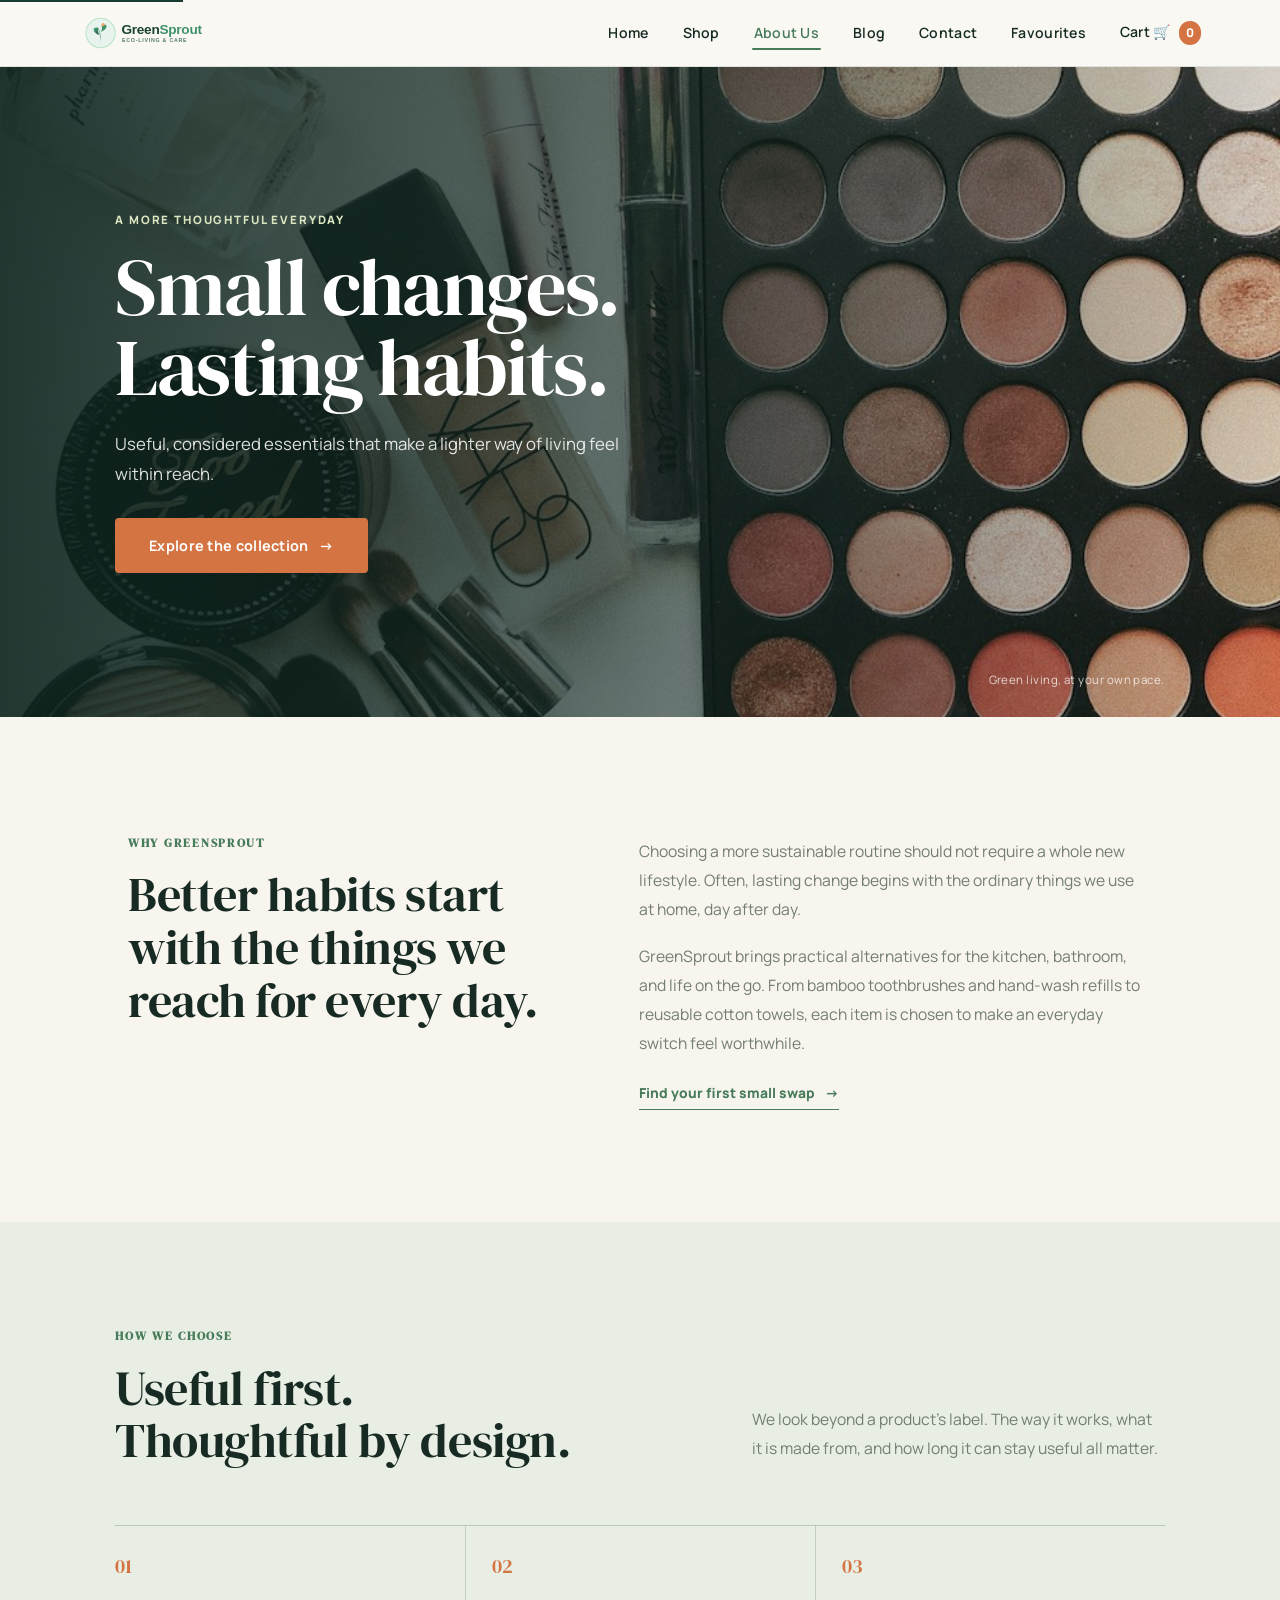
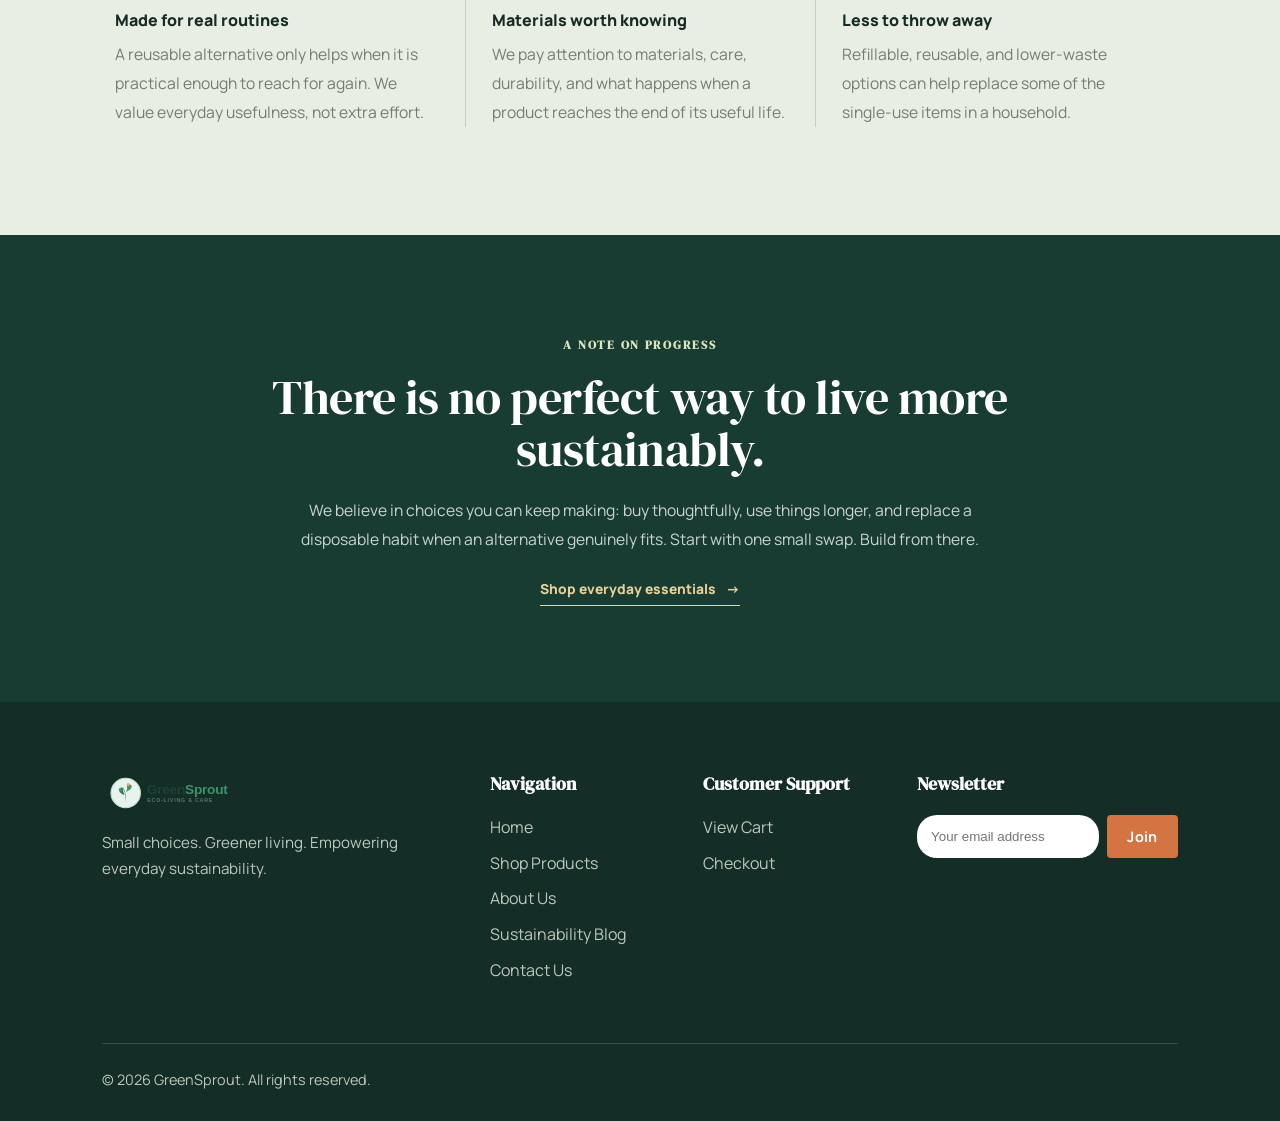
==== About.html @ 43041c20 "feat: Added the Fortnend" ====
<!DOCTYPE html>
<html lang="en">
<head>
    <meta charset="UTF-8">
    <meta name="viewport" content="width=device-width, initial-scale=1.0">
    <title>About Us & Sustainability Mission | GreenSprout</title>
    <meta name="description" content="Learn about GreenSprout's commitment to plastic-free, eco-friendly, and sustainable home care products for conscious daily living.">
    <link rel="stylesheet" href="css/style.css">
    <link rel="icon" href="images/logo.png" type="image/svg+xml">
</head>
<body>
    <a href="#main-content" class="skip-link">Skip to main content</a>

    <header class="navbar">
        <div class="logo-area">
            <a href="index.html">
                <img src="images/logo.svg" alt="GreenSprout Logo" width="180" height="42">
            </a>
        </div>

        <button class="mobile-menu-toggle" aria-label="Toggle Navigation Menu" aria-expanded="false">
            ☰
        </button>

        <nav>
            <a href="index.html">Home</a>
            <a href="shop.html">Shop</a>
            <a href="about.html" class="active">About Us</a>
            <a href="blog.html">Blog</a>
            <a href="contact.html">Contact</a>
            <a href="cart.html">
                Cart 🛒
                <span class="cart-count">0</span>
            </a>
        </nav>
    </header>

    <main id="main-content">
        <section class="about-hero" aria-labelledby="about-title">
            <img class="about-hero-image" src="images/about.jpg" alt="Everyday sustainable home and personal care essentials">
            <div class="about-hero-content">
                <span class="about-eyebrow">A MORE THOUGHTFUL EVERYDAY</span>
                <h1 id="about-title">Small changes.<br>Lasting habits.</h1>
                <p>Useful, considered essentials that make a lighter way of living feel within reach.</p>
                <a href="shop.html" class="hero-button">Explore the collection <span aria-hidden="true">&rarr;</span></a>
            </div>
            <span class="about-hero-caption">Green living, at your own pace.</span>
        </section>

        <section class="about-story">
            <div class="about-story-heading">
                <span class="section-label">WHY GREENSPROUT</span>
                <h2>Better habits start with the things we reach for every day.</h2>
            </div>
            <div class="about-story-copy">
                <p>Choosing a more sustainable routine should not require a whole new lifestyle. Often, lasting change begins with the ordinary things we use at home, day after day.</p>
                <p>GreenSprout brings practical alternatives for the kitchen, bathroom, and life on the go. From bamboo toothbrushes and hand-wash refills to reusable cotton towels, each item is chosen to make an everyday switch feel worthwhile.</p>
                <a href="shop.html" class="about-text-link">Find your first small swap <span aria-hidden="true">&rarr;</span></a>
            </div>
        </section>

        <section class="about-principles">
            <div class="about-principles-heading">
                <div>
                    <span class="section-label">HOW WE CHOOSE</span>
                    <h2>Useful first.<br>Thoughtful by design.</h2>
                </div>
                <p>We look beyond a product's label. The way it works, what it is made from, and how long it can stay useful all matter.</p>
            </div>

            <div class="about-principles-list">
                <article class="about-principle">
                    <span class="about-principle-number">01</span>
                    <h3>Made for real routines</h3>
                    <p>A reusable alternative only helps when it is practical enough to reach for again. We value everyday usefulness, not extra effort.</p>
                </article>
                <article class="about-principle">
                    <span class="about-principle-number">02</span>
                    <h3>Materials worth knowing</h3>
                    <p>We pay attention to materials, care, durability, and what happens when a product reaches the end of its useful life.</p>
                </article>
                <article class="about-principle">
                    <span class="about-principle-number">03</span>
                    <h3>Less to throw away</h3>
                    <p>Refillable, reusable, and lower-waste options can help replace some of the single-use items in a household.</p>
                </article>
            </div>
        </section>

        <section class="about-commitment">
            <span class="section-label">A NOTE ON PROGRESS</span>
            <h2>There is no perfect way to live more sustainably.</h2>
            <p>We believe in choices you can keep making: buy thoughtfully, use things longer, and replace a disposable habit when an alternative genuinely fits. Start with one small swap. Build from there.</p>
            <a href="shop.html" class="about-commitment-link">Shop everyday essentials <span aria-hidden="true">&rarr;</span></a>
        </section>
    </main>

    <footer>
        <div class="footer-grid">
            <div class="footer-col">
                <div class="logo-area" style="margin-bottom: 16px;">
                    <img src="images/logo.svg" alt="GreenSprout Logo" width="160">
                </div>
                <p>Small choices. Greener living. Empowering everyday sustainability.</p>
            </div>

            <div class="footer-col">
                <h4>Navigation</h4>
                <ul class="footer-links">
                    <li><a href="index.html">Home</a></li>
                    <li><a href="shop.html">Shop Products</a></li>
                    <li><a href="about.html">About Us</a></li>
                    <li><a href="blog.html">Sustainability Blog</a></li>
                    <li><a href="contact.html">Contact Us</a></li>
                </ul>
            </div>

            <div class="footer-col">
                <h4>Customer Support</h4>
                <ul class="footer-links">
                    <li><a href="cart.html">View Cart</a></li>
                    <li><a href="checkout.html">Checkout</a></li>
                </ul>
            </div>

            <div class="footer-col">
                <h4>Newsletter</h4>
                <form class="newsletter-form" style="display: flex; gap: 8px;">
                    <input type="email" placeholder="Your email address" required style="padding: 10px 14px; border-radius: 20px; border: none; width: 100%;">
                    <button type="submit" class="green-button" style="padding: 10px 18px;">Join</button>
                </form>
            </div>
        </div>

        <div class="footer-bottom">
            <p>© 2026 GreenSprout. All rights reserved.</p>
        </div>
    </footer>

    <script src="js/products.js"></script>
    <script src="js/cart.js"></script>
    <script src="js/main.js"></script>
</body>
</html>
---- css/style.css ----
/* ==========================================================================
   GREENSPROUT DESIGN SYSTEM & MASTER STYLESHEET
   ========================================================================== */

@import url('https://fonts.googleapis.com/css2?family=DM+Serif+Display&family=Manrope:wght@400;500;600;700;800&display=swap');

:root {
  /* Brand Color Palette */
  --primary: #1b4332;
  --primary-light: #2d6a4f;
  --primary-accent: #40916c;
  --secondary: #52b788;
  --secondary-soft: #74c69d;
  --bg-sage: #f0f7f4;
  --bg-sage-soft: #e8f3ee;
  --bg-cream: #f9f6f0;
  --bg-warm: #f4efe6;
  --text-dark: #081c15;
  --text-body: #2d3748;
  --text-muted: #64748b;
  --white: #ffffff;
  
  /* Accent Colors */
  --accent-orange: #e76f51;
  --accent-yellow: #f4a261;
  --accent-gold: #e9c46a;
  --accent-blue: #3a86ff;
  --accent-red: #d90429;
  
  /* UI System Variables */
  --font-heading: 'Outfit', -apple-system, BlinkMacSystemFont, sans-serif;
  --font-body: 'Plus Jakarta Sans', -apple-system, BlinkMacSystemFont, sans-serif;
  --radius-sm: 8px;
  --radius-md: 14px;
  --radius-lg: 24px;
  --radius-pill: 50px;
  --shadow-sm: 0 4px 12px rgba(27, 67, 50, 0.05);
  --shadow-md: 0 10px 25px rgba(27, 67, 50, 0.08);
  --shadow-lg: 0 20px 40px rgba(27, 67, 50, 0.12);
  --transition: all 0.3s cubic-bezier(0.4, 0, 0.2, 1);
}

/* Reset & Box Sizing */
*, *::before, *::after {
  box-sizing: border-box;
  margin: 0;
  padding: 0;
}

html {
  scroll-behavior: smooth;
  font-size: 16px;
}

body {
  font-family: var(--font-body);
  color: var(--text-body);
  background-color: var(--bg-cream);
  line-height: 1.6;
  overflow-x: hidden;
  display: flex;
  flex-direction: column;
  min-height: 100vh;
}

#splashScreen {
  position: fixed;
  inset: 0;
  z-index: 9999;
  display: grid;
  place-items: center;
  background: radial-gradient(circle at top, #f8f4ea 0%, #edf4ee 35%, #dfeee5 100%);
  transition: opacity 0.7s ease, visibility 0.7s ease;
  pointer-events: none;
}

#splashScreen::before {
  content: "";
  position: absolute;
  inset: 0;
  background: linear-gradient(135deg, rgba(27, 67, 50, 0.08), rgba(64, 145, 108, 0.12));
}

.splash-inner {
  position: relative;
  z-index: 1;
  display: flex;
  flex-direction: column;
  align-items: center;
  gap: 18px;
  opacity: 0;
  transform: translateY(18px) scale(0.98);
  transition: all 0.8s cubic-bezier(0.2, 0.8, 0.2, 1);
}

.splash-logo {
  width: clamp(120px, 12vw, 180px);
  filter: drop-shadow(0 12px 24px rgba(27, 67, 50, 0.2));
}

.splash-text-wrap {
  text-align: center;
}

.splash-badge {
  display: inline-block;
  padding: 7px 16px;
  border-radius: 999px;
  background: rgba(255, 255, 255, 0.75);
  border: 1px solid rgba(27, 67, 50, 0.08);
  color: var(--primary);
  font-size: 0.72rem;
  letter-spacing: 0.18em;
  text-transform: uppercase;
  font-weight: 800;
}

.splash-text-wrap h1 {
  margin-top: 10px;
  font-size: clamp(2.4rem, 5vw, 4.2rem);
  letter-spacing: -0.04em;
  color: var(--primary);
}

body.splash-visible #splashScreen {
  opacity: 1;
  visibility: visible;
}

body.splash-visible .splash-inner {
  opacity: 1;
  transform: translateY(0) scale(1);
}

body.splash-finished #splashScreen {
  opacity: 0;
  visibility: hidden;
}

body.splash-finished .splash-inner {
  opacity: 0;
  transform: translateY(-12px);
}

img {
  max-width: 100%;
  height: auto;
  display: block;
}

a {
  color: inherit;
  text-decoration: none;
  transition: var(--transition);
}

/* Focus Visible for Accessibility */
:focus-visible {
  outline: 3px solid var(--accent-orange);
  outline-offset: 3px;
  border-radius: 4px;
}

/* Skip link for keyboard users */
.skip-link {
  position: absolute;
  top: -40px;
  left: 0;
  background: var(--primary);
  color: var(--white);
  padding: 8px 16px;
  z-index: 10000;
  transition: top 0.2s;
}
.skip-link:focus {
  top: 0;
}

/* Typography Headings */
h1, h2, h3, h4, h5, h6 {
  font-family: var(--font-heading);
  color: var(--text-dark);
  line-height: 1.25;
  font-weight: 700;
}

h1 { font-size: clamp(2.2rem, 5vw, 3.6rem); letter-spacing: -0.02em; }
h2 { font-size: clamp(1.75rem, 3.5vw, 2.5rem); letter-spacing: -0.01em; }
h3 { font-size: clamp(1.25rem, 2.5vw, 1.6rem); }
h4 { font-size: 1.15rem; }

.section-label {
  display: inline-block;
  font-family: var(--font-heading);
  font-size: 0.85rem;
  font-weight: 800;
  letter-spacing: 2px;
  text-transform: uppercase;
  color: var(--primary-accent);
  background-color: rgba(64, 145, 108, 0.12);
  padding: 6px 16px;
  border-radius: var(--radius-pill);
  margin-bottom: 12px;
}

/* Containers */
.container {
  width: 90%;
  max-width: 1240px;
  margin: 0 auto;
}

/* ==========================================================================
   HEADER & NAVIGATION
   ========================================================================== */

.navbar, header {
  position: sticky;
  top: 0;
  z-index: 1000;
  background: rgba(255, 255, 255, 0.94);
  backdrop-filter: blur(12px);
  -webkit-backdrop-filter: blur(12px);
  border-bottom: 1px solid rgba(27, 67, 50, 0.08);
  padding: 14px 6%;
  display: flex;
  align-items: center;
  justify-content: space-between;
  transition: var(--transition);
}

.navbar-scrolled {
  padding: 10px 6%;
  box-shadow: var(--shadow-sm);
  background: rgba(255, 255, 255, 0.98);
}

.logo-area, .logo {
  display: flex;
  align-items: center;
  gap: 10px;
  font-family: var(--font-heading);
  font-size: 1.5rem;
  font-weight: 800;
  color: var(--primary);
}

.logo-area img, .logo img {
  height: 42px;
  width: auto;
  object-fit: contain;
}

nav {
  display: flex;
  align-items: center;
  gap: 28px;
}

nav a {
  font-weight: 600;
  font-size: 0.98rem;
  color: var(--text-dark);
  position: relative;
  padding: 6px 2px;
}

nav a::after {
  content: '';
  position: absolute;
  bottom: 0;
  left: 0;
  width: 0;
  height: 2.5px;
  background-color: var(--primary-accent);
  border-radius: 2px;
  transition: var(--transition);
}

nav a:hover, nav a.active {
  color: var(--primary-accent);
}

nav a:hover::after, nav a.active::after {
  width: 100%;
}

.cart-count {
  background: var(--accent-orange);
  color: var(--white);
  font-size: 0.75rem;
  font-weight: 800;
  padding: 2px 7px;
  border-radius: var(--radius-pill);
  margin-left: 4px;
  display: inline-flex;
  align-items: center;
  justify-content: center;
  min-width: 20px;
}

.mobile-menu-toggle {
  display: none;
  background: none;
  border: none;
  font-size: 1.8rem;
  color: var(--primary);
  cursor: pointer;
  padding: 4px;
}

/* ==========================================================================
   BUTTONS
   ========================================================================== */

.hero-button, .green-button, .btn-primary, .checkout-button, .continue-button, .pay-button {
  display: inline-flex;
  align-items: center;
  justify-content: center;
  gap: 10px;
  background-color: var(--primary);
  color: var(--white);
  font-family: var(--font-heading);
  font-size: 1.05rem;
  font-weight: 700;
  padding: 14px 32px;
  border-radius: var(--radius-pill);
  border: 2px solid var(--primary);
  cursor: pointer;
  box-shadow: 0 4px 14px rgba(27, 67, 50, 0.2);
  transition: var(--transition);
  text-align: center;
}

.hero-button:hover, .green-button:hover, .btn-primary:hover, .checkout-button:hover, .continue-button:hover, .pay-button:hover {
  background-color: var(--primary-light);
  border-color: var(--primary-light);
  transform: translateY(-2px);
  box-shadow: 0 8px 22px rgba(27, 67, 50, 0.28);
}

.hero-button-secondary, .btn-secondary {
  display: inline-flex;
  align-items: center;
  justify-content: center;
  gap: 10px;
  background-color: transparent;
  color: var(--primary);
  font-family: var(--font-heading);
  font-size: 1.05rem;
  font-weight: 700;
  padding: 14px 32px;
  border-radius: var(--radius-pill);
  border: 2px solid var(--primary);
  cursor: pointer;
  transition: var(--transition);
}

.hero-button-secondary:hover, .btn-secondary:hover {
  background-color: var(--bg-sage-soft);
  transform: translateY(-2px);
}

/* ==========================================================================
   HERO SECTION
   ========================================================================== */

.hero {
  padding: 80px 8%;
  background: linear-gradient(135deg, var(--bg-sage) 0%, var(--bg-cream) 100%);
  display: grid;
  grid-template-columns: 1.1fr 0.9fr;
  gap: 40px;
  align-items: center;
  min-height: 80vh;
  position: relative;
  overflow: hidden;
}

.hero::before {
  content: '';
  position: absolute;
  width: 450px;
  height: 450px;
  border-radius: 50%;
  background: radial-gradient(circle, rgba(116, 198, 157, 0.15) 0%, rgba(255,255,255,0) 70%);
  top: -100px;
  right: -50px;
  pointer-events: none;
}

.hero-content {
  max-width: 640px;
}

.hero-small-title {
  font-family: var(--font-heading);
  font-weight: 800;
  font-size: 0.9rem;
  letter-spacing: 2px;
  color: var(--primary-accent);
  text-transform: uppercase;
  margin-bottom: 14px;
}

.hero h1 {
  margin-bottom: 20px;
  color: var(--text-dark);
}

.hero p {
  font-size: 1.15rem;
  color: var(--text-muted);
  margin-bottom: 32px;
  line-height: 1.7;
}

.hero-cta-group {
  display: flex;
  align-items: center;
  gap: 16px;
  flex-wrap: wrap;
  margin-bottom: 40px;
}

.hero-trust-bar {
  display: flex;
  align-items: center;
  gap: 24px;
  padding-top: 24px;
  border-top: 1px solid rgba(27, 67, 50, 0.1);
  flex-wrap: wrap;
}

.trust-item {
  display: flex;
  align-items: center;
  gap: 8px;
  font-size: 0.9rem;
  font-weight: 600;
  color: var(--primary);
}

.trust-icon {
  font-size: 1.2rem;
}

.hero-image-wrap {
  position: relative;
  display: flex;
  align-items: center;
  justify-content: center;
}

.hero-image-wrap img {
  width: 100%;
  max-height: 480px;
  object-fit: cover;
  border-radius: var(--radius-lg);
  box-shadow: var(--shadow-lg);
  border: 4px solid var(--white);
}

/* ==========================================================================
   HOMEPAGE SECTIONS
   ========================================================================== */

.home-introduction {
  padding: 90px 8%;
  background: var(--white);
  display: grid;
  grid-template-columns: 1fr 1fr;
  gap: 60px;
  align-items: center;
}

.intro-text h2 {
  margin-bottom: 20px;
}

.intro-text p {
  font-size: 1.08rem;
  color: var(--text-body);
  margin-bottom: 28px;
  line-height: 1.8;
}

.intro-image img {
  width: 100%;
  border-radius: var(--radius-lg);
  box-shadow: var(--shadow-md);
}

/* FEATURED PRODUCTS & SHOP GRID */

.featured-products, .shop-section {
  padding: 90px 8%;
  text-align: center;
}

.featured-products h2, .shop-section h2 {
  margin-bottom: 48px;
}

.home-product-grid, .product-grid {
  display: grid;
  grid-template-columns: repeat(auto-fill, minmax(270px, 1fr));
  gap: 32px;
  margin-bottom: 48px;
  text-align: left;
}

/* PRODUCT CARD */

.product-card, .home-product-card {
  background: var(--white);
  border-radius: var(--radius-md);
  overflow: hidden;
  box-shadow: var(--shadow-sm);
  border: 1px solid rgba(27, 67, 50, 0.06);
  transition: var(--transition);
  display: flex;
  flex-direction: column;
  position: relative;
}

.product-card:hover, .home-product-card:hover {
  transform: translateY(-6px);
  box-shadow: var(--shadow-md);
  border-color: rgba(64, 145, 108, 0.3);
}

.product-card-badge {
  position: absolute;
  top: 14px;
  left: 14px;
  z-index: 10;
  font-family: var(--font-heading);
  font-size: 0.72rem;
  font-weight: 800;
  padding: 4px 12px;
  border-radius: var(--radius-pill);
  text-transform: uppercase;
  letter-spacing: 0.5px;
  color: var(--white);
}

.badge-bestseller { background-color: var(--accent-orange); }
.badge-ecopick { background-color: var(--primary-accent); }
.badge-new { background-color: var(--accent-yellow); color: var(--text-dark); }
.badge-lowstock { background-color: #d97706; }
.badge-outofstock { background-color: var(--accent-red); }

.wishlist-btn {
  position: absolute;
  top: 14px;
  right: 14px;
  z-index: 10;
  background: rgba(255, 255, 255, 0.9);
  border: none;
  width: 36px;
  height: 36px;
  border-radius: 50%;
  display: flex;
  align-items: center;
  justify-content: center;
  font-size: 1.1rem;
  cursor: pointer;
  transition: var(--transition);
  box-shadow: 0 2px 8px rgba(0,0,0,0.1);
}

.wishlist-btn:hover, .wishlist-btn.active {
  background: var(--white);
  transform: scale(1.1);
}

.product-card-image, .home-product-card img {
  width: 100%;
  height: 240px;
  object-fit: cover;
  background-color: var(--bg-sage);
  transition: var(--transition);
}

.product-card:hover .product-card-image {
  transform: scale(1.03);
}

.product-card-content, .home-product-card {
  padding: 22px;
  display: flex;
  flex-direction: column;
  flex-grow: 1;
}

.product-rating {
  display: flex;
  align-items: center;
  gap: 4px;
  font-size: 0.85rem;
  color: var(--accent-gold);
  margin-bottom: 8px;
}

.product-card h3, .home-product-card h3 {
  font-size: 1.2rem;
  margin-bottom: 8px;
  color: var(--text-dark);
}

.product-card p, .home-product-card p {
  font-size: 0.92rem;
  color: var(--text-muted);
  margin-bottom: 16px;
  display: -webkit-box;
  -webkit-line-clamp: 2;
  -webkit-box-orient: vertical;
  overflow: hidden;
  flex-grow: 1;
}

.product-price-row {
  display: flex;
  align-items: center;
  justify-content: space-between;
  margin-bottom: 16px;
}

.product-card span, .product-card h4, .home-product-card span {
  font-family: var(--font-heading);
  font-size: 1.25rem;
  font-weight: 800;
  color: var(--primary);
}

.stock-indicator {
  font-size: 0.8rem;
  font-weight: 700;
}
.stock-indicator.in-stock { color: var(--primary-accent); }
.stock-indicator.low-stock { color: #d97706; }
.stock-indicator.out-of-stock { color: var(--accent-red); }

.product-buttons {
  display: grid;
  grid-template-columns: 1fr 1fr;
  gap: 10px;
}

.view-product-button, .btn-outline {
  display: inline-flex;
  align-items: center;
  justify-content: center;
  background-color: var(--bg-sage);
  color: var(--primary);
  font-weight: 700;
  font-size: 0.9rem;
  padding: 10px 14px;
  border-radius: var(--radius-pill);
  border: 1px solid var(--secondary-soft);
  text-align: center;
  transition: var(--transition);
}

.view-product-button:hover {
  background-color: var(--secondary-soft);
  color: var(--primary);
}

.add-cart-button {
  background-color: var(--primary);
  color: var(--white);
  font-weight: 700;
  font-size: 0.9rem;
  padding: 10px 14px;
  border-radius: var(--radius-pill);
  border: none;
  cursor: pointer;
  transition: var(--transition);
}

.add-cart-button:hover {
  background-color: var(--primary-light);
}

.add-cart-button:disabled {
  background-color: #cbd5e1;
  cursor: not-allowed;
}

/* WHY GREENSPROUT TRUST SECTION */

.why-section {
  padding: 112px 8% 96px;
  background: var(--bg-cream);
  text-align: center;
  border-top: 1px solid rgba(27, 67, 50, 0.08);
}

.why-grid {
  display: grid;
  grid-template-columns: repeat(auto-fit, minmax(240px, 1fr));
  gap: 20px;
  margin-top: 52px;
}

.why-card, .value-card {
  background: rgba(255, 255, 255, 0.72);
  padding: 32px 28px 26px;
  border-radius: 18px;
  border: 1px solid rgba(27, 67, 50, 0.11);
  box-shadow: none;
  transition: var(--transition);
  text-align: left;
}

.why-card:hover, .value-card:hover {
  transform: translateY(-3px);
  box-shadow: 0 18px 35px rgba(27, 67, 50, 0.08);
  border-color: rgba(27, 67, 50, 0.18);
}

.why-icon {
  font-size: 2.5rem;
  margin-bottom: 20px;
  background: var(--bg-sage-soft);
  width: 70px;
  height: 70px;
  border-radius: 50%;
  display: inline-flex;
  align-items: center;
  justify-content: center;
}

.why-card h3, .value-card h3 {
  margin-bottom: 12px;
  font-size: clamp(1.35rem, 1.5vw, 1.7rem);
  font-weight: 600;
  line-height: 1.25;
  letter-spacing: -0.02em;
}

.why-card p, .value-card p {
  color: var(--text-muted);
  font-size: 0.98rem;
  line-height: 1.7;
  margin: 0;
}

.review-section {
  background: #f9f7f1;
}

.review-grid {
  margin-top: 42px;
}

.review-card {
  display: flex;
  flex-direction: column;
  justify-content: space-between;
  min-height: 270px;
}

.review-card .product-rating {
  color: #d9a623;
  letter-spacing: 0.18em;
  margin-bottom: 18px;
  font-size: 0.95rem;
}

.review-quote {
  font-style: italic;
  color: var(--text-dark);
  margin-bottom: 18px !important;
}

.review-meta {
  display: flex;
  flex-wrap: wrap;
  gap: 8px 10px;
  align-items: center;
  font-size: 0.85rem;
  color: var(--text-muted);
}

.review-meta strong {
  color: var(--text-dark);
  font-weight: 700;
}

.review-meta span {
  color: var(--primary-accent);
  font-weight: 600;
}

/* CTA BANNER */

.home-cta {
  padding: 90px 8%;
  background: linear-gradient(135deg, var(--primary) 0%, var(--primary-light) 100%);
  color: var(--white);
  text-align: center;
  border-radius: var(--radius-lg);
  margin: 60px 8%;
  box-shadow: var(--shadow-lg);
}

.home-cta h2 {
  color: var(--white);
  margin-bottom: 16px;
}

.home-cta p {
  font-size: 1.15rem;
  margin-bottom: 32px;
  opacity: 0.9;
}

.home-cta .hero-button {
  background-color: var(--accent-orange);
  border-color: var(--accent-orange);
}
.home-cta .hero-button:hover {
  background-color: #d95d41;
  border-color: #d95d41;
}

/* ==========================================================================
   PAGE HEADER
   ========================================================================== */

.simple-page-header {
  padding: 60px 8%;
  background: var(--bg-sage-soft);
  text-align: center;
  border-bottom: 1px solid rgba(27, 67, 50, 0.08);
}

.simple-page-header h1 {
  margin-bottom: 12px;
}

.simple-page-header p {
  font-size: 1.1rem;
  color: var(--text-muted);
  max-width: 600px;
  margin: 0 auto;
}

/* ==========================================================================
   SHOP CONTROLS (SEARCH & FILTERS)
   ========================================================================== */

.shop-controls {
  display: flex;
  gap: 16px;
  margin-bottom: 40px;
  flex-wrap: wrap;
  align-items: center;
  justify-content: space-between;
  background: var(--white);
  padding: 20px 24px;
  border-radius: var(--radius-md);
  box-shadow: var(--shadow-sm);
}

.search-wrap {
  flex: 1;
  min-width: 260px;
  position: relative;
}

.shop-controls input[type="text"] {
  width: 100%;
  padding: 12px 20px 12px 42px;
  border: 1px solid #cbd5e1;
  border-radius: var(--radius-pill);
  font-family: var(--font-body);
  font-size: 0.95rem;
  transition: var(--transition);
}

.search-icon {
  position: absolute;
  left: 16px;
  top: 50%;
  transform: translateY(-50%);
  font-size: 1rem;
  color: var(--text-muted);
}

.filter-group {
  display: flex;
  gap: 12px;
  flex-wrap: wrap;
}

.shop-controls select {
  padding: 12px 20px;
  border: 1px solid #cbd5e1;
  border-radius: var(--radius-pill);
  font-family: var(--font-body);
  font-size: 0.95rem;
  background-color: var(--white);
  cursor: pointer;
  color: var(--text-dark);
}

.no-products {
  grid-column: 1 / -1;
  text-align: center;
  padding: 60px 20px;
  background: var(--white);
  border-radius: var(--radius-md);
  box-shadow: var(--shadow-sm);
}

.no-products h3 {
  color: var(--primary);
  margin-bottom: 10px;
}

/* ==========================================================================
   PRODUCT DETAIL PAGE
   ========================================================================== */

.product-page {
  padding: 60px 8%;
  min-height: 70vh;
}

.product-detail {
  max-width: 1100px;
  margin: 0 auto;
  background: var(--white);
  border-radius: var(--radius-lg);
  padding: 48px;
  display: grid;
  grid-template-columns: 1fr 1fr;
  gap: 50px;
  box-shadow: var(--shadow-md);
}

.big-product-image {
  background: var(--bg-sage);
  border-radius: var(--radius-md);
  min-height: 420px;
  display: flex;
  align-items: center;
  justify-content: center;
  overflow: hidden;
}

.big-product-image img {
  width: 100%;
  height: 100%;
  object-fit: cover;
  border-radius: var(--radius-md);
}

.product-info-page h1 {
  font-size: 2.2rem;
  margin-bottom: 12px;
}

.detail-price {
  font-family: var(--font-heading);
  color: var(--primary);
  font-size: 2rem;
  font-weight: 800;
  margin: 16px 0;
}

.description {
  color: var(--text-body);
  font-size: 1.05rem;
  line-height: 1.8;
  margin-bottom: 24px;
}

.product-meta-specs {
  background: var(--bg-sage);
  padding: 20px;
  border-radius: var(--radius-md);
  margin-bottom: 24px;
}

.spec-item {
  display: flex;
  gap: 8px;
  margin-bottom: 8px;
  font-size: 0.95rem;
}
.spec-item:last-child { margin-bottom: 0; }
.spec-item strong { color: var(--primary); }

.quantity-picker {
  display: inline-flex;
  align-items: center;
  border: 1px solid #cbd5e1;
  border-radius: var(--radius-pill);
  overflow: hidden;
  margin-right: 16px;
}

.quantity-picker button {
  background: var(--bg-sage);
  border: none;
  width: 40px;
  height: 40px;
  font-size: 1.2rem;
  cursor: pointer;
  font-weight: bold;
}

.quantity-picker span {
  padding: 0 16px;
  font-weight: bold;
}

/* ==========================================================================
   CART PAGE
   ========================================================================== */

.cart-section {
  padding: 60px 8%;
  max-width: 1000px;
  margin: 0 auto;
}

.cart-item {
  background: var(--white);
  padding: 20px 24px;
  border-radius: var(--radius-md);
  margin-bottom: 16px;
  display: grid;
  grid-template-columns: 2fr 1fr 1fr auto;
  align-items: center;
  gap: 20px;
  box-shadow: var(--shadow-sm);
}

.cart-product {
  display: flex;
  align-items: center;
  gap: 16px;
}

.cart-product-image {
  width: 80px;
  height: 80px;
  object-fit: cover;
  border-radius: var(--radius-sm);
  background: var(--bg-sage);
}

.cart-quantity {
  display: flex;
  align-items: center;
  gap: 10px;
}

.cart-quantity button {
  width: 32px;
  height: 32px;
  border-radius: 50%;
  border: 1px solid #cbd5e1;
  background: var(--white);
  cursor: pointer;
  font-weight: bold;
}

.cart-total {
  background: var(--white);
  padding: 24px;
  border-radius: var(--radius-md);
  margin-top: 24px;
  box-shadow: var(--shadow-sm);
  text-align: right;
}

.cart-total h2 {
  color: var(--primary);
}

.cart-actions {
  display: flex;
  justify-content: space-between;
  align-items: center;
  margin-top: 32px;
}

.continue-shopping {
  color: var(--primary);
  font-weight: 700;
}

.empty-cart {
  text-align: center;
  padding: 60px 20px;
  background: var(--white);
  border-radius: var(--radius-md);
  box-shadow: var(--shadow-sm);
}
.empty-cart h2 { margin-bottom: 12px; color: var(--primary); }
.empty-cart a {
  display: inline-block;
  margin-top: 20px;
  background: var(--primary);
  color: var(--white);
  padding: 12px 28px;
  border-radius: var(--radius-pill);
}

/* ==========================================================================
   CHECKOUT PAGE
   ========================================================================== */

.checkout-page {
  padding: 60px 8%;
  background: var(--bg-sage);
  min-height: 80vh;
}

.checkout-grid {
  max-width: 1100px;
  margin: 0 auto;
  display: grid;
  grid-template-columns: 1.2fr 0.8fr;
  gap: 40px;
}

.checkout-box {
  background: var(--white);
  padding: 40px;
  border-radius: var(--radius-lg);
  box-shadow: var(--shadow-md);
}

.form-group {
  margin-bottom: 20px;
}

.form-group label {
  display: block;
  margin-bottom: 8px;
  font-weight: 700;
  font-size: 0.95rem;
  color: var(--text-dark);
}

.form-group input, .form-group textarea, .form-group select {
  width: 100%;
  padding: 14px;
  border: 1px solid #cbd5e1;
  border-radius: var(--radius-sm);
  font-family: var(--font-body);
  font-size: 1rem;
}

.form-row {
  display: grid;
  grid-template-columns: 1fr 1fr;
  gap: 16px;
}

.checkout-summary-box {
  background: var(--white);
  padding: 32px;
  border-radius: var(--radius-lg);
  box-shadow: var(--shadow-md);
  height: fit-content;
}

.summary-row {
  display: flex;
  justify-content: space-between;
  padding: 12px 0;
  border-bottom: 1px solid #f1f5f9;
}
.summary-row.total {
  border-bottom: none;
  font-size: 1.25rem;
  font-weight: 800;
  color: var(--primary);
  margin-top: 10px;
}

.payment-options {
  margin: 24px 0;
}

.payment-option {
  display: flex;
  align-items: center;
  gap: 16px;
  padding: 16px;
  border: 1.5px solid #cbd5e1;
  border-radius: var(--radius-md);
  margin-bottom: 12px;
  cursor: pointer;
  transition: var(--transition);
}

.payment-option:hover {
  border-color: var(--primary-accent);
  background: var(--bg-sage-soft);
}

/* ==========================================================================
   ORDER CONFIRMATION
   ========================================================================== */

.confirmation-page {
  padding: 80px 8%;
  background: var(--bg-sage);
  min-height: 70vh;
}

.confirmation-box {
  max-width: 700px;
  margin: 0 auto;
  background: var(--white);
  padding: 48px;
  border-radius: var(--radius-lg);
  text-align: center;
  box-shadow: var(--shadow-md);
}

.success-icon {
  font-size: 4rem;
  margin-bottom: 16px;
}

/* ==========================================================================
   BLOG SECTION
   ========================================================================== */

.blog-grid {
  display: grid;
  grid-template-columns: repeat(auto-fit, minmax(300px, 1fr));
  gap: 32px;
  padding: 60px 8%;
}

.blog-card {
  background: var(--white);
  border-radius: var(--radius-md);
  overflow: hidden;
  box-shadow: var(--shadow-sm);
}

.blog-card img {
  width: 100%;
  height: 200px;
  object-fit: cover;
}

.blog-card-body {
  padding: 24px;
}

/* ==========================================================================
   FOOTER
   ========================================================================== */

footer {
  background: var(--text-dark);
  color: #94a3b8;
  padding: 70px 8% 30px;
  margin-top: auto;
}

.footer-grid {
  display: grid;
  grid-template-columns: 2fr 1fr 1fr 1.5fr;
  gap: 40px;
  margin-bottom: 50px;
}

.footer-col h4 {
  color: var(--white);
  margin-bottom: 20px;
}

.footer-col p {
  font-size: 0.95rem;
  line-height: 1.7;
}

.footer-links {
  list-style: none;
}
.footer-links li { margin-bottom: 10px; }
.footer-links a:hover { color: var(--secondary); }

.footer-bottom {
  border-top: 1px solid #1e293b;
  padding-top: 24px;
  display: flex;
  justify-content: space-between;
  align-items: center;
  flex-wrap: wrap;
  gap: 16px;
  font-size: 0.9rem;
}

/* ==========================================================================
   TOAST & MICRO-INTERACTIONS
   ========================================================================== */

.toast-container {
  position: fixed;
  bottom: 24px;
  right: 24px;
  z-index: 10000;
  display: flex;
  flex-direction: column;
  gap: 10px;
}

.toast {
  background: var(--text-dark);
  color: var(--white);
  padding: 14px 20px;
  border-radius: var(--radius-md);
  box-shadow: var(--shadow-lg);
  display: flex;
  align-items: center;
  gap: 12px;
  min-width: 280px;
  animation: slideIn 0.3s cubic-bezier(0.4, 0, 0.2, 1);
}

.toast-success { border-left: 5px solid var(--secondary); }
.toast-warning { border-left: 5px solid var(--accent-orange); }
.toast-error { border-left: 5px solid var(--accent-red); }

@keyframes slideIn {
  from { transform: translateX(100%); opacity: 0; }
  to { transform: translateX(0); opacity: 1; }
}

.toast-fadeout {
  opacity: 0;
  transform: translateX(100%);
  transition: var(--transition);
}

.toast-close {
  background: none;
  border: none;
  color: #94a3b8;
  font-size: 1.2rem;
  cursor: pointer;
  margin-left: auto;
}

/* ==========================================================================
   MOCK STRIPE CARD UI
   ========================================================================== */

.stripe-mock-ui {
  display: block; /* Toggled via JS */
  background: var(--white);
  padding: 20px;
  border-radius: var(--radius-sm);
  border: 1px solid #cbd5e1;
  margin-top: 12px;
  box-shadow: inset 0 2px 4px rgba(0,0,0,0.02);
  transition: max-height 0.3s ease, opacity 0.3s ease;
  overflow: hidden;
}

.stripe-mock-ui.hidden {
  display: none;
}

.stripe-input-group {
  display: flex;
  flex-direction: column;
  gap: 12px;
}

.stripe-field {
  position: relative;
}

.stripe-field label {
  font-size: 0.85rem;
  color: var(--text-muted);
  margin-bottom: 6px;
  display: block;
}

.stripe-field input {
  width: 100%;
  padding: 12px 14px;
  border: 1px solid #e2e8f0;
  border-radius: 6px;
  font-family: monospace;
  font-size: 1rem;
  background: #f8fafc;
  color: var(--text-dark);
  transition: border-color 0.2s;
}

.stripe-field input:focus {
  outline: none;
  border-color: var(--primary-accent);
  background: var(--white);
  box-shadow: 0 0 0 3px rgba(64, 145, 108, 0.1);
}

.stripe-field.card-number input {
  padding-left: 40px;
  letter-spacing: 2px;
}

.stripe-field.card-number::before {
  content: '💳';
  position: absolute;
  left: 12px;
  top: 34px;
  font-size: 1.1rem;
  opacity: 0.6;
}

.stripe-row {
  display: grid;
  grid-template-columns: 1fr 1fr;
  gap: 16px;
}

/* RESPONSIVE MEDIA QUERIES */

@media (max-width: 992px) {
  .hero, .home-introduction, .product-detail, .checkout-grid {
    grid-template-columns: 1fr;
  }
  .footer-grid {
    grid-template-columns: 1fr 1fr;
  }
}

@media (max-width: 768px) {
  .mobile-menu-toggle {
    display: block;
  }
  
  nav {
    position: absolute;
    top: 100%;
    left: 0;
    width: 100%;
    background: var(--white);
    flex-direction: column;
    padding: 24px;
    gap: 16px;
    box-shadow: var(--shadow-md);
    display: none;
  }
  
  nav.nav-open {
    display: flex;
  }

  .cart-item {
    grid-template-columns: 1fr;
  }

  .footer-grid {
    grid-template-columns: 1fr;
  }
}

/* ==========================================================================
   REFINED STOREFRONT DIRECTION
   ========================================================================== */

:root {
  --primary: #183c32;
  --primary-light: #285b49;
  --primary-accent: #477b5a;
  --secondary: #98a94b;
  --secondary-soft: #dce5c4;
  --bg-sage: #e9eee4;
  --bg-sage-soft: #f0f3eb;
  --bg-cream: #f7f5ee;
  --bg-warm: #efe9dc;
  --text-dark: #172b24;
  --text-body: #3d4942;
  --text-muted: #737d73;
  --accent-orange: #d47442;
  --accent-yellow: #d3aa53;
  --font-heading: 'DM Serif Display', Georgia, serif;
  --font-body: 'Manrope', sans-serif;
  --radius-sm: 4px;
  --radius-md: 8px;
  --radius-lg: 12px;
  --shadow-sm: 0 8px 24px rgba(24, 60, 50, 0.06);
  --shadow-md: 0 18px 42px rgba(24, 60, 50, 0.1);
  --shadow-lg: 0 28px 70px rgba(12, 30, 25, 0.22);
}

body {
  background: var(--bg-cream);
  color: var(--text-body);
}

.navbar, header {
  padding-top: 12px;
  padding-bottom: 12px;
  background: rgba(249, 248, 243, 0.96);
  border-bottom-color: rgba(24, 60, 50, 0.12);
}

nav { gap: 30px; }

nav a {
  font-size: 0.88rem;
  letter-spacing: 0.02em;
}

nav a::after { height: 2px; }

.hero {
  min-height: min(760px, 84svh);
  padding: 100px 9%;
  display: flex;
  align-items: center;
  background: var(--primary);
  color: var(--white);
}

.hero::before { display: none; }

.hero-image-wrap {
  position: absolute;
  inset: 0;
  display: block;
  z-index: 0;
}

.hero-image-wrap::after {
  content: '';
  position: absolute;
  inset: 0;
  background: linear-gradient(90deg, rgba(13, 35, 29, 0.92) 0%, rgba(13, 35, 29, 0.76) 40%, rgba(13, 35, 29, 0.15) 100%), linear-gradient(0deg, rgba(13, 35, 29, 0.35), transparent 42%);
}

.hero-image-wrap img {
  width: 100%;
  height: 100%;
  max-height: none;
  object-fit: cover;
  object-position: center 55%;
  border: 0;
  border-radius: 0;
  box-shadow: none;
  animation: hero-image-drift 18s ease-in-out infinite alternate;
}

.hero-content {
  position: relative;
  z-index: 1;
  max-width: 680px;
  color: var(--white);
  animation: hero-content-enter 0.8s ease-out both;
}

.hero-small-title {
  color: #d9e4b4;
  font-size: 0.75rem;
  letter-spacing: 0.16em;
}

.hero h1 {
  max-width: 620px;
  color: var(--white);
  font-size: 5.5rem;
  line-height: 0.98;
  font-weight: 400;
}

.hero p {
  max-width: 540px;
  color: rgba(255, 255, 255, 0.84);
  font-size: 1.02rem;
}

.hero-button, .green-button, .btn-primary, .checkout-button, .continue-button, .pay-button {
  background: var(--accent-orange);
  border-color: var(--accent-orange);
  border-radius: 4px;
  box-shadow: none;
  font-family: var(--font-body);
  font-size: 0.9rem;
  letter-spacing: 0.02em;
}

.hero-button:hover, .green-button:hover, .btn-primary:hover, .checkout-button:hover, .continue-button:hover, .pay-button:hover {
  background: #bd6035;
  border-color: #bd6035;
  box-shadow: 0 8px 20px rgba(8, 24, 19, 0.2);
}

.hero-button-secondary, .btn-secondary {
  color: var(--white);
  border-color: rgba(255, 255, 255, 0.66);
  border-radius: 4px;
  font-family: var(--font-body);
  font-size: 0.9rem;
}

.hero-button-secondary:hover, .btn-secondary:hover {
  color: var(--text-dark);
  background: var(--white);
}

.hero-trust-bar {
  gap: 0;
  border-top-color: rgba(255, 255, 255, 0.3);
}

.trust-item {
  padding-right: 20px;
  margin-right: 20px;
  border-right: 1px solid rgba(255, 255, 255, 0.28);
  color: rgba(255, 255, 255, 0.88);
  font-size: 0.78rem;
}

.trust-item:last-child { border-right: 0; }

.home-introduction {
  padding-top: 110px;
  padding-bottom: 110px;
  background: var(--bg-cream);
}

.section-label {
  padding: 0;
  margin-bottom: 16px;
  background: transparent;
  color: var(--primary-accent);
  font-size: 0.72rem;
  letter-spacing: 0.15em;
}

.home-introduction h2, .featured-products h2, .why-section h2, .simple-page-header h1 {
  font-size: 3.3rem;
  font-weight: 400;
  line-height: 1.08;
}

.intro-image img {
  aspect-ratio: 5 / 4;
  object-fit: cover;
  border-radius: 4px;
  box-shadow: 18px 18px 0 var(--secondary-soft);
}

.featured-products {
  padding-top: 100px;
  padding-bottom: 110px;
  background: #ecefe7;
}

.featured-products h2, .shop-section h2 { margin-bottom: 42px; }

.home-product-grid, .product-grid { gap: 24px; }

.product-card, .home-product-card {
  border: 1px solid rgba(24, 60, 50, 0.1);
  border-radius: 8px;
  background: #fffdf9;
  box-shadow: 0 8px 24px rgba(24, 60, 50, 0.07);
  transition: transform 0.25s ease, box-shadow 0.25s ease, border-color 0.25s ease;
}

.product-card:hover, .home-product-card:hover {
  transform: none;
  border-color: rgba(71, 123, 90, 0.35);
  box-shadow: 0 18px 36px rgba(24, 60, 50, 0.13);
}

.product-image-link {
  display: block;
  overflow: hidden;
  background: var(--bg-warm);
}

.product-card-image, .home-product-card img {
  display: block;
  height: auto;
  aspect-ratio: 4 / 3;
  background: var(--bg-warm);
}

.product-card-content, .home-product-card { padding: 22px 24px 24px; }

.product-card-content { min-height: 250px; }

.product-card .product-rating {
  margin-bottom: 10px;
  color: #bd8b40;
  font-size: 0.78rem;
  letter-spacing: 0.04em;
}

.product-card .product-rating span {
  color: var(--text-muted);
  font-family: var(--font-body);
  font-size: 0.76rem;
  font-weight: 500;
}

.product-price-row > span:first-child, .home-product-card > span {
  color: var(--primary);
  font-family: var(--font-heading);
  font-size: 1.35rem;
  font-weight: 700;
}

.product-card .stock-indicator {
  padding: 5px 8px;
  border-radius: 3px;
  font-family: var(--font-body);
  font-size: 0.62rem;
  font-weight: 700;
  line-height: 1.2;
  white-space: nowrap;
}

.product-card .stock-indicator.in-stock {
  color: #356345;
  background: #edf3e9;
}

.product-card .stock-indicator.low-stock {
  color: #9b6128;
  background: #f7eee0;
}

.product-card .stock-indicator.out-of-stock {
  color: #9b4140;
  background: #f7e9e6;
}

.product-card h3, .home-product-card h3 {
  font-family: var(--font-body);
  min-height: 2.8em;
  margin-bottom: 6px;
  font-size: 1.02rem;
  font-weight: 700;
  line-height: 1.4;
}

.product-card h3 a { color: inherit; }
.product-card h3 a:hover { color: var(--primary-accent); }

.product-card p, .home-product-card p {
  min-height: 2.9em;
  margin-bottom: 16px;
  font-size: 0.84rem;
  line-height: 1.55;
}

.product-price-row {
  gap: 8px;
  padding-top: 14px;
  margin-bottom: 16px;
  border-top: 1px solid rgba(24, 60, 50, 0.1);
}

.product-card span, .product-card h4, .home-product-card span {
  color: var(--primary);
  font-size: 1.05rem;
}

.product-card-badge {
  top: 14px;
  left: 14px;
  padding: 5px 9px;
  border-radius: 999px;
  background: #edf1e7;
  border: 1px solid rgba(24, 60, 50, 0.12);
  font-family: var(--font-body);
  font-size: 0.52rem;
  letter-spacing: 0.08em;
  line-height: 1.2;
}

.product-card .product-card-badge {
  color: #2c523b;
  font-weight: 700;
  font-size: 0.62rem;
  letter-spacing: 0.08em;
  line-height: 1.2;
}

.product-card .product-card-badge.badge-bestseller {
  color: #76562f;
  background: #f3eadb;
  border-color: #e9dcc6;
}

.product-card .product-card-badge.badge-ecopick {
  color: #2c523b;
  background: #e9efe5;
  border-color: #d7e2d1;
}

.product-card .product-card-badge.badge-new {
  color: #385b61;
  background: #e8eff0;
  border-color: #d3e0e1;
}

.product-card .product-card-badge.badge-lowstock {
  color: #875923;
  background: #f6eddf;
  border-color: #ecddc4;
}

.product-card .product-card-badge.badge-outofstock {
  color: #8a4d46;
  background: #f3e7e3;
  border-color: #e8d4ce;
}

.product-card .wishlist-btn {
  top: 12px;
  right: 12px;
  width: 38px;
  height: 38px;
  border: 1px solid rgba(24, 60, 50, 0.1);
  border-radius: 50%;
  background: rgba(255, 253, 249, 0.94);
  color: var(--primary);
  box-shadow: 0 3px 12px rgba(24, 60, 50, 0.1);
}

.product-card .wishlist-btn:hover,
.product-card .wishlist-btn.active {
  transform: none;
  background: #fffdf9;
}

.product-card .wishlist-btn::before {
  content: "\2661";
  font-family: Arial, sans-serif;
  font-size: 1.45rem;
  line-height: 1;
}

.product-card .wishlist-btn.active::before {
  content: "\2665";
  color: var(--accent-orange);
}

.view-product-button, .btn-outline, .add-cart-button {
  min-height: 42px;
  padding: 10px 9px;
  border-radius: 4px;
  font-family: var(--font-body);
  font-size: 0.78rem;
}

.view-product-button {
  border-color: rgba(24, 60, 50, 0.18);
  background: transparent;
}

.view-product-button:hover {
  background: var(--bg-sage-soft);
  border-color: var(--primary-accent);
}

.add-cart-button {
  background: var(--primary);
}

.add-cart-button:hover { background: var(--primary-light); }

@media (max-width: 420px) {
  .product-card-content { padding: 18px; }
  .product-buttons { gap: 7px; }
  .view-product-button, .add-cart-button { font-size: 0.7rem; }
}

.why-section {
  padding-top: 100px;
  padding-bottom: 100px;
  background: var(--bg-warm);
}

.why-grid { gap: 18px; }

.why-card, .value-card {
  padding: 30px 26px;
  border: 0;
  border-top: 2px solid var(--secondary);
  border-radius: 4px;
  box-shadow: 0 6px 20px rgba(24, 60, 50, 0.05);
}

.why-card h3, .value-card h3 {
  font-family: var(--font-body);
  font-size: 1rem;
}

.home-cta {
  padding: 90px 8%;
  margin: 0;
  border-radius: 0;
  background: var(--primary);
  box-shadow: none;
}

.home-cta h2 {
  font-size: 3.3rem;
  font-weight: 400;
}

.simple-page-header {
  padding-top: 84px;
  padding-bottom: 84px;
  background: var(--bg-sage);
}

.favorites-nav-link { display: inline-flex; align-items: center; gap: 6px; }

.favorites-nav-count {
  display: inline-grid;
  min-width: 19px;
  height: 19px;
  padding: 0 5px;
  place-items: center;
  border-radius: 999px;
  background: var(--bg-sage);
  color: var(--primary);
  font-family: var(--font-body);
  font-size: 0.66rem;
  font-weight: 800;
}

.favorites-nav-count[hidden] { display: none; }

.favorites-page-section {
  min-height: 50vh;
  padding: 60px 8% 96px;
  background: var(--bg-cream);
}

.favorites-page-heading {
  display: flex;
  align-items: center;
  justify-content: space-between;
  gap: 20px;
  margin-bottom: 30px;
  padding-bottom: 18px;
  border-bottom: 1px solid rgba(24, 60, 50, 0.14);
}

.favorites-page-heading h2 {
  display: flex;
  align-items: center;
  gap: 12px;
  font-size: 2rem;
  font-weight: 400;
}

.favorites-count {
  display: inline-grid;
  width: 28px;
  height: 28px;
  place-items: center;
  border-radius: 50%;
  background: var(--bg-sage);
  color: var(--primary);
  font-family: var(--font-body);
  font-size: 0.75rem;
  font-weight: 800;
}

.favorites-grid { margin: 0; text-align: left; }

.favorites-grid[hidden] { display: none; }

.favorites-empty {
  padding: 30px 0;
  border-top: 1px solid rgba(24, 60, 50, 0.14);
  color: var(--text-body);
}

.favorites-empty h2 { margin-bottom: 8px; font-size: 1.6rem; font-weight: 400; }
.favorites-empty p { margin-bottom: 22px; color: var(--text-muted); }

.favorites-empty[hidden] { display: none; }

.product-page {
  min-height: 70vh;
  padding: 48px 7% 88px;
  background: var(--bg-cream);
}

.product-page .container {
  width: 100%;
  max-width: 1240px;
}

.product-breadcrumb {
  display: flex;
  gap: 10px;
  align-items: center;
  margin-bottom: 26px;
  color: var(--text-muted);
  font-size: 0.75rem;
}

.product-breadcrumb a { color: var(--primary-accent); font-weight: 700; }

.product-detail {
  display: grid;
  grid-template-columns: minmax(0, 1.05fr) minmax(0, 0.95fr);
  gap: 6%;
  align-items: start;
  max-width: none;
  margin: 0;
  padding: 0;
  border: 0;
  border-radius: 0;
  background: transparent;
  box-shadow: none;
}

.big-product-image {
  min-height: 0;
  aspect-ratio: 4 / 3;
  border: 1px solid rgba(24, 60, 50, 0.08);
  border-radius: 8px;
  background: #ecefe7;
}

.big-product-image img {
  width: 100%;
  height: 100%;
  padding: 26px;
  border-radius: 0;
  object-fit: contain;
}

.product-info-page { padding-top: 6px; }

.product-info-page h1 {
  margin: 8px 0 12px;
  font-size: 2.8rem;
  font-weight: 400;
  line-height: 1.1;
}

.product-detail-rating {
  gap: 8px;
  margin-bottom: 14px;
  color: #bd8b40;
  font-size: 0.88rem;
}

.product-detail-rating span {
  color: var(--text-muted);
  font-family: var(--font-body);
  font-size: 0.8rem;
  font-weight: 500;
}

.detail-price {
  margin: 14px 0 18px;
  padding-bottom: 17px;
  border-bottom: 1px solid rgba(24, 60, 50, 0.13);
  font-size: 2.15rem;
}

.description {
  margin-bottom: 22px;
  font-size: 0.96rem;
  line-height: 1.75;
}

.product-meta-specs {
  margin-bottom: 18px;
  padding: 18px 20px;
  border: 1px solid rgba(24, 60, 50, 0.08);
  border-radius: 6px;
  background: #edf1e7;
}

.spec-item {
  display: grid;
  grid-template-columns: 104px minmax(0, 1fr);
  gap: 12px;
  align-items: start;
  margin-bottom: 12px;
  font-size: 0.82rem;
  line-height: 1.5;
}

.spec-item strong {
  color: var(--primary);
  font-size: 0.76rem;
  font-weight: 800;
}

.spec-item > span { color: var(--text-body); }

.product-availability { margin-bottom: 18px; }

.product-info-page .stock-indicator { font-size: 0.84rem; }

.product-detail-actions {
  display: flex;
  gap: 12px;
  align-items: center;
  margin-bottom: 26px;
}

.product-detail-actions .quantity-picker {
  flex-shrink: 0;
  margin-right: 0;
  border-color: rgba(24, 60, 50, 0.18);
  border-radius: 4px;
  background: var(--white);
}

.product-detail-actions .quantity-picker button {
  height: 46px;
  background: #edf1e7;
  color: var(--primary);
}

.product-detail-add {
  min-height: 46px;
  flex: 1;
  padding: 12px 18px;
  border-radius: 4px;
  font-size: 0.86rem;
}

.product-detail-wishlist {
  position: static;
  width: 46px;
  height: 46px;
  flex-shrink: 0;
  border: 1px solid rgba(24, 60, 50, 0.16);
  border-radius: 50%;
  background: #fffdf9;
}

.product-detail-wishlist::before {
  content: "\2661";
  font-family: Arial, sans-serif;
  font-size: 1.5rem;
  line-height: 1;
}

.product-detail-wishlist.active::before {
  content: "\2665";
  color: var(--accent-orange);
}

.product-detail-trust {
  display: grid;
  grid-template-columns: repeat(3, minmax(0, 1fr));
  gap: 12px;
  padding-top: 18px;
  border-top: 1px solid rgba(24, 60, 50, 0.13);
  color: var(--text-muted);
  font-size: 0.69rem;
  line-height: 1.45;
}

.product-reviews {
  margin-top: 72px;
  padding-top: 40px;
  border-top: 1px solid rgba(24, 60, 50, 0.14);
}

.product-reviews-heading {
  display: flex;
  align-items: end;
  justify-content: space-between;
  gap: 24px;
  margin-bottom: 28px;
}

.product-reviews-heading h2 {
  font-size: 2rem;
  font-weight: 400;
}

.product-reviews-heading h2 span {
  color: var(--text-muted);
  font-family: var(--font-body);
  font-size: 0.9rem;
}

.product-review-grid {
  display: grid;
  grid-template-columns: repeat(2, minmax(0, 1fr));
  gap: 32px;
}

.product-review {
  margin: 0;
  padding: 4px 0 4px 18px;
  border-left: 2px solid var(--secondary);
}

.product-review .product-rating { margin-bottom: 10px; color: #bd8b40; }

.product-review > p {
  margin-bottom: 14px;
  color: var(--text-body);
  font-size: 0.9rem;
  line-height: 1.65;
}

.product-review-author {
  display: flex;
  gap: 10px;
  align-items: center;
  font-size: 0.76rem;
}

.product-review-author span { color: var(--primary-accent); }

@media (max-width: 992px) {
  .product-detail {
    grid-template-columns: 1fr;
    gap: 34px;
  }

  .big-product-image,
  .product-info-page { max-width: 760px; }
}

.about-hero {
  position: relative;
  isolation: isolate;
  display: flex;
  min-height: 650px;
  align-items: center;
  overflow: hidden;
  padding: 92px 9%;
  background: var(--primary);
}

.about-hero::after {
  position: absolute;
  z-index: -1;
  background: linear-gradient(90deg, rgba(13, 35, 29, 0.9), rgba(13, 35, 29, 0.68) 43%, rgba(13, 35, 29, 0.12));
  content: '';
  inset: 0;
}

.about-hero-image {
  position: absolute;
  z-index: -2;
  width: 100%;
  height: 100%;
  object-fit: cover;
  object-position: center 54%;
  inset: 0;
}

.about-hero-content {
  width: 100%;
  max-width: 690px;
  color: var(--white);
}

.about-eyebrow {
  display: block;
  margin-bottom: 18px;
  color: #dbe5bf;
  font-family: var(--font-body);
  font-size: 0.72rem;
  font-weight: 800;
  letter-spacing: 0.16em;
}

.about-hero h1 {
  margin-bottom: 22px;
  color: var(--white);
  font-size: 5rem;
  font-weight: 400;
  line-height: 1;
}

.about-hero-content > p {
  max-width: 510px;
  margin-bottom: 30px;
  color: rgba(255, 255, 255, 0.86);
  font-size: 1.05rem;
  line-height: 1.75;
}

.about-hero-caption {
  position: absolute;
  right: 9%;
  bottom: 28px;
  color: rgba(255, 255, 255, 0.76);
  font-size: 0.72rem;
  letter-spacing: 0.04em;
}

.about-story {
  display: grid;
  grid-template-columns: 0.9fr 1.1fr;
  gap: 9%;
  align-items: start;
  padding: 112px 10%;
  background: var(--bg-cream);
}

.about-story h2,
.about-principles h2,
.about-commitment h2 {
  font-size: 3rem;
  font-weight: 400;
  line-height: 1.1;
}

.about-story-copy {
  max-width: 650px;
  padding-top: 8px;
}

.about-story-copy p,
.about-principles-heading > p,
.about-principle p,
.about-commitment > p {
  color: var(--text-muted);
  font-size: 0.98rem;
  line-height: 1.85;
}

.about-story-copy p + p { margin-top: 18px; }

.about-text-link,
.about-commitment-link {
  display: inline-flex;
  gap: 10px;
  align-items: center;
  margin-top: 24px;
  padding-bottom: 5px;
  border-bottom: 1px solid currentColor;
  color: var(--primary-accent);
  font-size: 0.86rem;
  font-weight: 800;
}

.about-text-link:hover,
.about-commitment-link:hover { gap: 15px; }

.about-principles {
  padding: 100px 9% 108px;
  background: #e9eee4;
}

.about-principles-heading {
  display: grid;
  grid-template-columns: 1fr 0.7fr;
  gap: 48px;
  align-items: end;
  margin-bottom: 58px;
}

.about-principles-heading > p {
  max-width: 440px;
  margin-bottom: 4px;
}

.about-principles-list {
  display: grid;
  grid-template-columns: repeat(3, minmax(0, 1fr));
  border-top: 1px solid rgba(24, 60, 50, 0.22);
}

.about-principle {
  padding: 24px 26px 0 0;
}

.about-principle + .about-principle {
  padding-left: 26px;
  border-left: 1px solid rgba(24, 60, 50, 0.18);
}

.about-principle-number {
  display: block;
  margin-bottom: 28px;
  color: var(--accent-orange);
  font-family: var(--font-heading);
  font-size: 1.25rem;
}

.about-principle h3 {
  margin-bottom: 10px;
  font-family: var(--font-body);
  font-size: 1rem;
  font-weight: 800;
}

.about-commitment {
  padding: 96px 12%;
  background: var(--primary);
  color: var(--white);
  text-align: center;
}

.about-commitment .section-label { color: #dbe5bf; }

.about-commitment h2 {
  max-width: 780px;
  margin: 0 auto 20px;
  color: var(--white);
}

.about-commitment > p {
  max-width: 690px;
  margin: 0 auto;
  color: rgba(255, 255, 255, 0.78);
}

.about-commitment-link {
  color: #e6d19b;
}

footer {
  background: #142d26;
  color: #bdc8bd;
}

.footer-bottom { border-top-color: rgba(255, 255, 255, 0.16); }

@media (max-width: 768px) {
  .hero {
    min-height: 720px;
    padding: 84px 7% 52px;
  }

  .hero-image-wrap::after {
    background: linear-gradient(90deg, rgba(13, 35, 29, 0.86), rgba(13, 35, 29, 0.42)), linear-gradient(0deg, rgba(13, 35, 29, 0.58), transparent 60%);
  }

  .hero h1 { font-size: 3.2rem; }

  .home-introduction h2, .featured-products h2, .why-section h2, .simple-page-header h1, .home-cta h2 {
    font-size: 2.35rem;
  }

  .hero-trust-bar { gap: 10px 0; }

  .trust-item {
    margin-right: 12px;
    padding-right: 12px;
    font-size: 0.69rem;
  }

  .home-introduction, .featured-products, .why-section {
    padding-top: 72px;
    padding-bottom: 72px;
  }

  .home-introduction { gap: 36px; }

  .intro-image img { box-shadow: 10px 10px 0 var(--secondary-soft); }

  .home-cta { padding: 72px 7%; }

  .about-hero {
    min-height: 640px;
    padding: 78px 7% 90px;
  }

  .about-hero::after {
    background: linear-gradient(90deg, rgba(13, 35, 29, 0.88), rgba(13, 35, 29, 0.48)), linear-gradient(0deg, rgba(13, 35, 29, 0.42), transparent 75%);
  }

  .about-hero h1 { font-size: 3.1rem; }

  .about-hero-caption { right: 7%; }

  .about-story {
    grid-template-columns: 1fr;
    gap: 28px;
    padding: 76px 7%;
  }

  .about-story h2,
  .about-principles h2,
  .about-commitment h2 { font-size: 2.3rem; }

  .about-principles { padding: 76px 7%; }

  .about-principles-heading {
    grid-template-columns: 1fr;
    gap: 18px;
    margin-bottom: 38px;
  }

  .about-principles-list { grid-template-columns: 1fr; }

  .about-principle,
  .about-principle + .about-principle {
    padding: 20px 0 22px;
    border-left: 0;
    border-bottom: 1px solid rgba(24, 60, 50, 0.18);
  }

  .about-principle-number { margin-bottom: 12px; }

  .about-commitment { padding: 72px 7%; }

  .product-page { padding: 36px 7% 64px; }

  .product-breadcrumb { margin-bottom: 18px; }

  .product-info-page h1 { font-size: 2.35rem; }

  .big-product-image { aspect-ratio: 1 / 1; }
  .big-product-image img { padding: 20px; }

  .spec-item {
    grid-template-columns: 90px minmax(0, 1fr);
    gap: 8px;
  }

  .product-detail-actions { gap: 8px; flex-wrap: wrap; }
  .product-detail-add { flex: 1 1 150px; }
  .product-detail-trust { gap: 8px; font-size: 0.63rem; }

  .product-reviews { margin-top: 54px; padding-top: 30px; }

  .product-reviews-heading {
    align-items: flex-start;
    flex-direction: column;
    gap: 8px;
  }

  .product-review-grid { grid-template-columns: 1fr; gap: 24px; }

  .favorites-page-section { padding: 44px 7% 72px; }

  .favorites-page-heading { align-items: flex-start; flex-direction: column; }

  .favorites-page-heading h2 { font-size: 1.7rem; }

  nav { background: var(--bg-cream); }
}

@media (prefers-reduced-motion: reduce) {
  *, *::before, *::after {
    scroll-behavior: auto !important;
    transition-duration: 0.01ms !important;
    animation-duration: 0.01ms !important;
    animation-iteration-count: 1 !important;
  }
}

@keyframes hero-content-enter {
  from { opacity: 0; transform: translateY(18px); }
  to { opacity: 1; transform: translateY(0); }
}

@keyframes hero-image-drift {
  from { transform: scale(1); }
  to { transform: scale(1.045); }
}
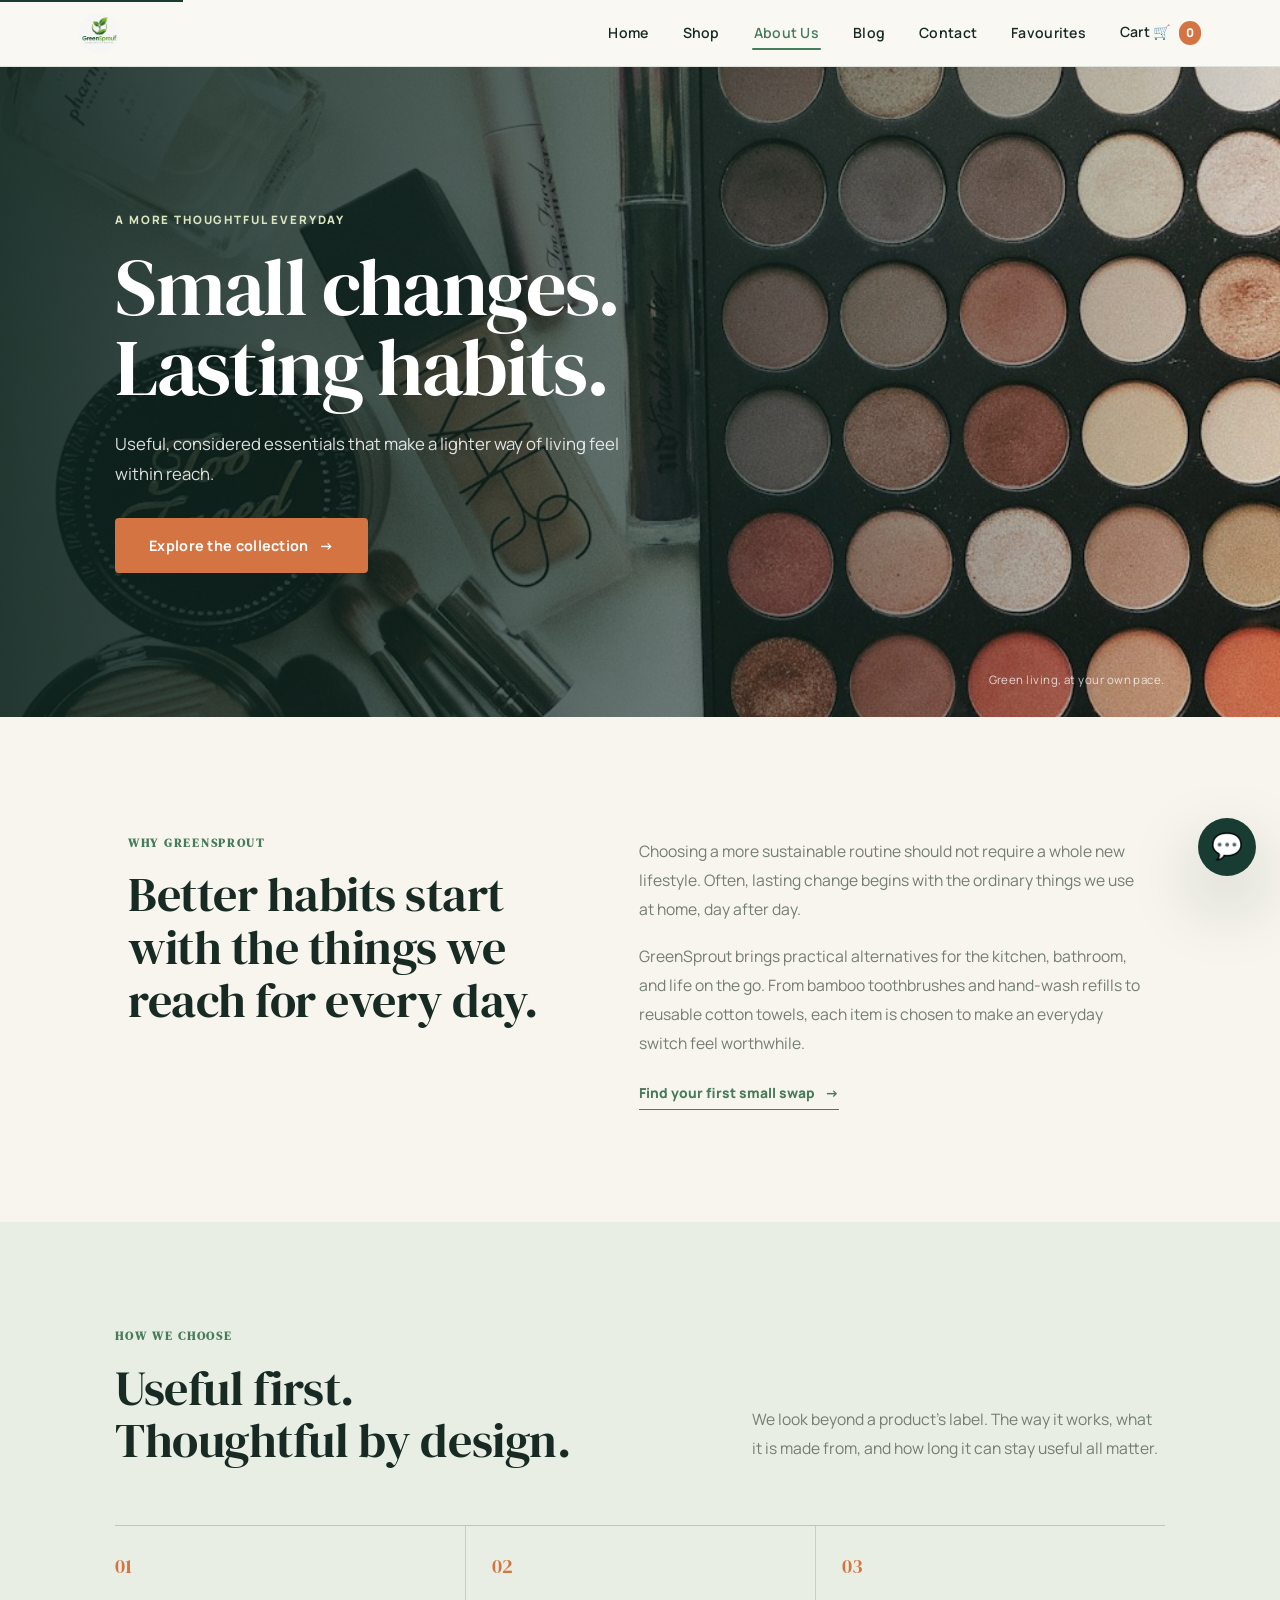
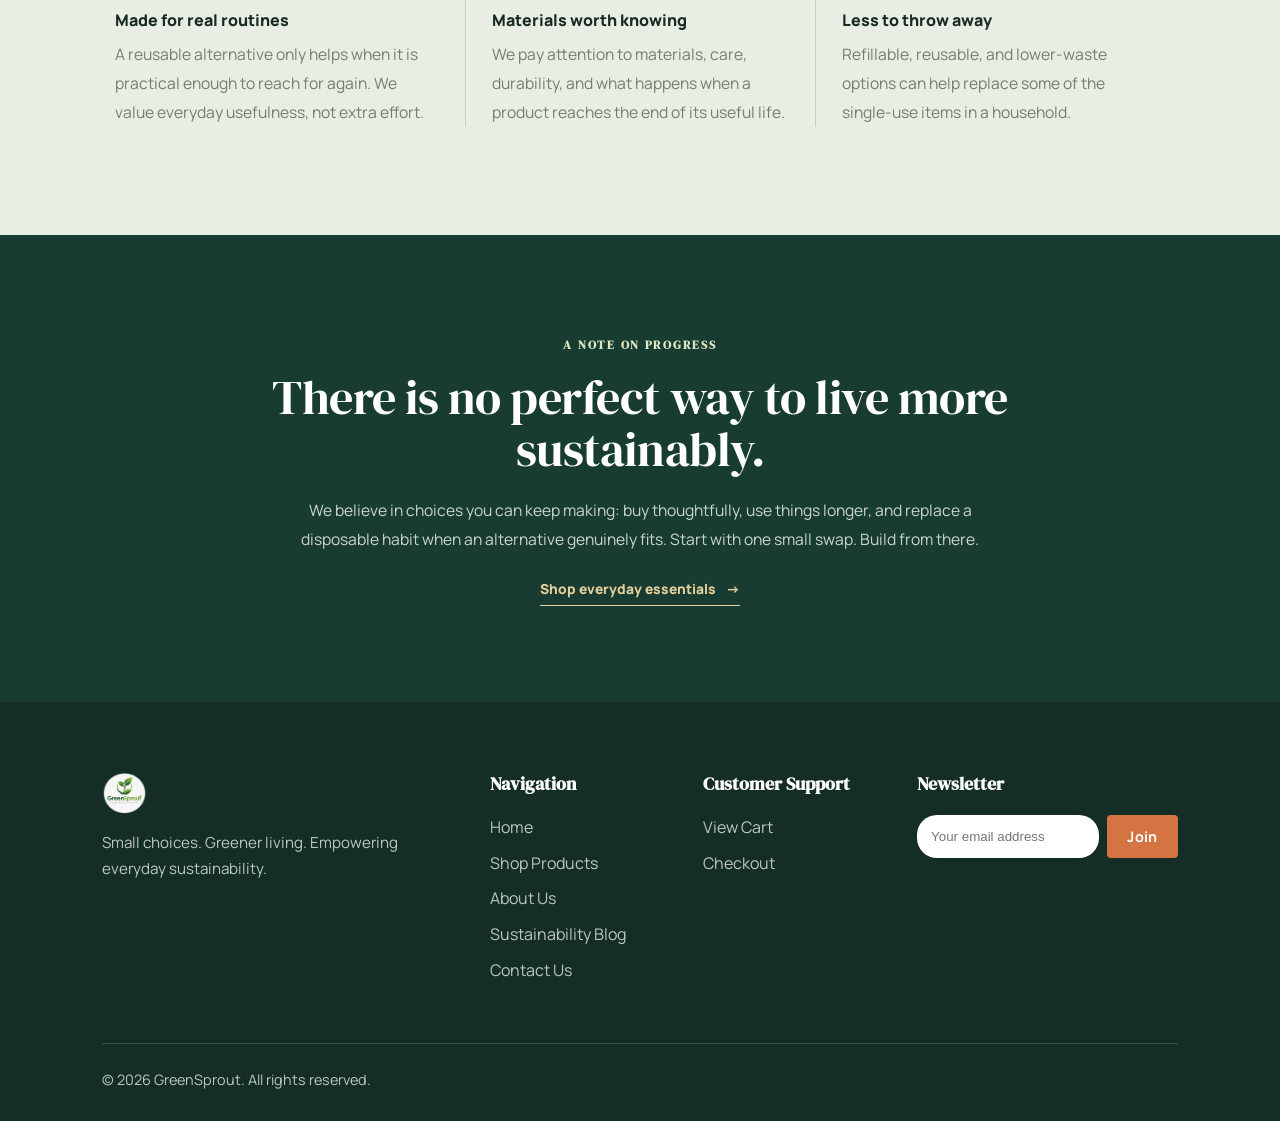
==== commit cdcb7737: "final commit" ====
--- a/About.html
+++ b/About.html
@@ -6,7 +6,7 @@
     <title>About Us & Sustainability Mission | GreenSprout</title>
     <meta name="description" content="Learn about GreenSprout's commitment to plastic-free, eco-friendly, and sustainable home care products for conscious daily living.">
     <link rel="stylesheet" href="css/style.css">
-    <link rel="icon" href="images/logo.png" type="image/svg+xml">
+    <link rel="icon" href="images/logo.png" type="image/png">
 </head>
 <body>
     <a href="#main-content" class="skip-link">Skip to main content</a>
@@ -14,7 +14,7 @@
     <header class="navbar">
         <div class="logo-area">
             <a href="index.html">
-                <img src="images/logo.svg" alt="GreenSprout Logo" width="180" height="42">
+                <img src="images/logo.png" alt="GreenSprout Logo" width="180" height="42">
             </a>
         </div>
 
@@ -99,7 +99,7 @@
         <div class="footer-grid">
             <div class="footer-col">
                 <div class="logo-area" style="margin-bottom: 16px;">
-                    <img src="images/logo.svg" alt="GreenSprout Logo" width="160">
+                    <img src="images/logo.png" alt="GreenSprout Logo" width="160">
                 </div>
                 <p>Small choices. Greener living. Empowering everyday sustainability.</p>
             </div>
--- a/css/style.css
+++ b/css/style.css
@@ -1358,6 +1358,150 @@
   margin-left: auto;
 }
 
+.chat-widget {
+  position: fixed;
+  right: 24px;
+  bottom: 24px;
+  z-index: 9500;
+}
+
+.chat-launcher {
+  display: grid;
+  place-items: center;
+  width: 58px;
+  height: 58px;
+  border: 0;
+  border-radius: 50%;
+  background: var(--primary);
+  color: var(--white);
+  box-shadow: var(--shadow-lg);
+  cursor: pointer;
+  transition: var(--transition);
+}
+
+.chat-launcher span { font-size: 1.6rem; line-height: 1; }
+.chat-launcher:hover { background: var(--primary-light); transform: translateY(-2px); }
+
+.chat-panel {
+  position: absolute;
+  right: 0;
+  bottom: 74px;
+  display: flex;
+  flex-direction: column;
+  width: min(360px, calc(100vw - 32px));
+  height: min(440px, calc(100vh - 120px));
+  min-height: 320px;
+  overflow: hidden;
+  border: 1px solid rgba(27, 67, 50, 0.16);
+  border-radius: var(--radius-md);
+  background: var(--white);
+  box-shadow: var(--shadow-lg);
+}
+
+.chat-panel[hidden] { display: none; }
+
+.chat-header {
+  display: flex;
+  align-items: center;
+  justify-content: space-between;
+  gap: 16px;
+  padding: 16px 18px;
+  background: var(--primary);
+  color: var(--white);
+}
+
+.chat-header h2 { font-size: 1rem; line-height: 1.3; }
+.chat-header p { margin-top: 2px; color: rgba(255, 255, 255, 0.78); font-size: 0.8rem; }
+
+.chat-close {
+  width: 34px;
+  height: 34px;
+  border: 0;
+  border-radius: 50%;
+  background: transparent;
+  color: var(--white);
+  font-size: 1.5rem;
+  cursor: pointer;
+}
+
+.chat-messages {
+  display: flex;
+  flex: 1;
+  flex-direction: column;
+  align-items: flex-start;
+  gap: 12px;
+  overflow-y: auto;
+  padding: 18px;
+}
+
+.chat-message {
+  max-width: 90%;
+  padding: 10px 12px;
+  border-radius: 12px;
+  font-size: 0.9rem;
+  line-height: 1.5;
+  overflow-wrap: anywhere;
+}
+
+.chat-message-assistant { background: var(--bg-sage); color: var(--text-dark); }
+.chat-message-user { align-self: flex-end; background: var(--primary-light); color: var(--white); }
+.chat-message a { display: inline-block; margin-top: 5px; color: var(--primary-accent); font-weight: 700; }
+.chat-message-user a { color: var(--white); }
+
+.chat-prompts { display: flex; flex-wrap: wrap; gap: 8px; }
+.chat-prompts button {
+  padding: 7px 10px;
+  border: 1px solid rgba(27, 67, 50, 0.24);
+  border-radius: var(--radius-pill);
+  background: var(--white);
+  color: var(--primary);
+  font: inherit;
+  font-size: 0.78rem;
+  cursor: pointer;
+}
+
+.chat-form {
+  display: flex;
+  gap: 8px;
+  padding: 12px;
+  border-top: 1px solid rgba(27, 67, 50, 0.12);
+}
+
+.chat-sr-only {
+  position: absolute;
+  width: 1px;
+  height: 1px;
+  overflow: hidden;
+  clip: rect(0, 0, 0, 0);
+  white-space: nowrap;
+  clip-path: inset(50%);
+}
+
+.chat-form input {
+  min-width: 0;
+  flex: 1;
+  padding: 10px 12px;
+  border: 1px solid rgba(27, 67, 50, 0.22);
+  border-radius: var(--radius-sm);
+  font: inherit;
+}
+
+.chat-form button {
+  padding: 0 14px;
+  border: 0;
+  border-radius: var(--radius-sm);
+  background: var(--primary);
+  color: var(--white);
+  font: inherit;
+  font-weight: 700;
+  cursor: pointer;
+}
+
+@media (max-width: 480px) {
+  .chat-widget { right: 16px; bottom: 16px; }
+  .chat-panel { bottom: 70px; height: min(420px, calc(100vh - 104px)); }
+}
+
 /* ==========================================================================
    MOCK STRIPE CARD UI
    ========================================================================== */
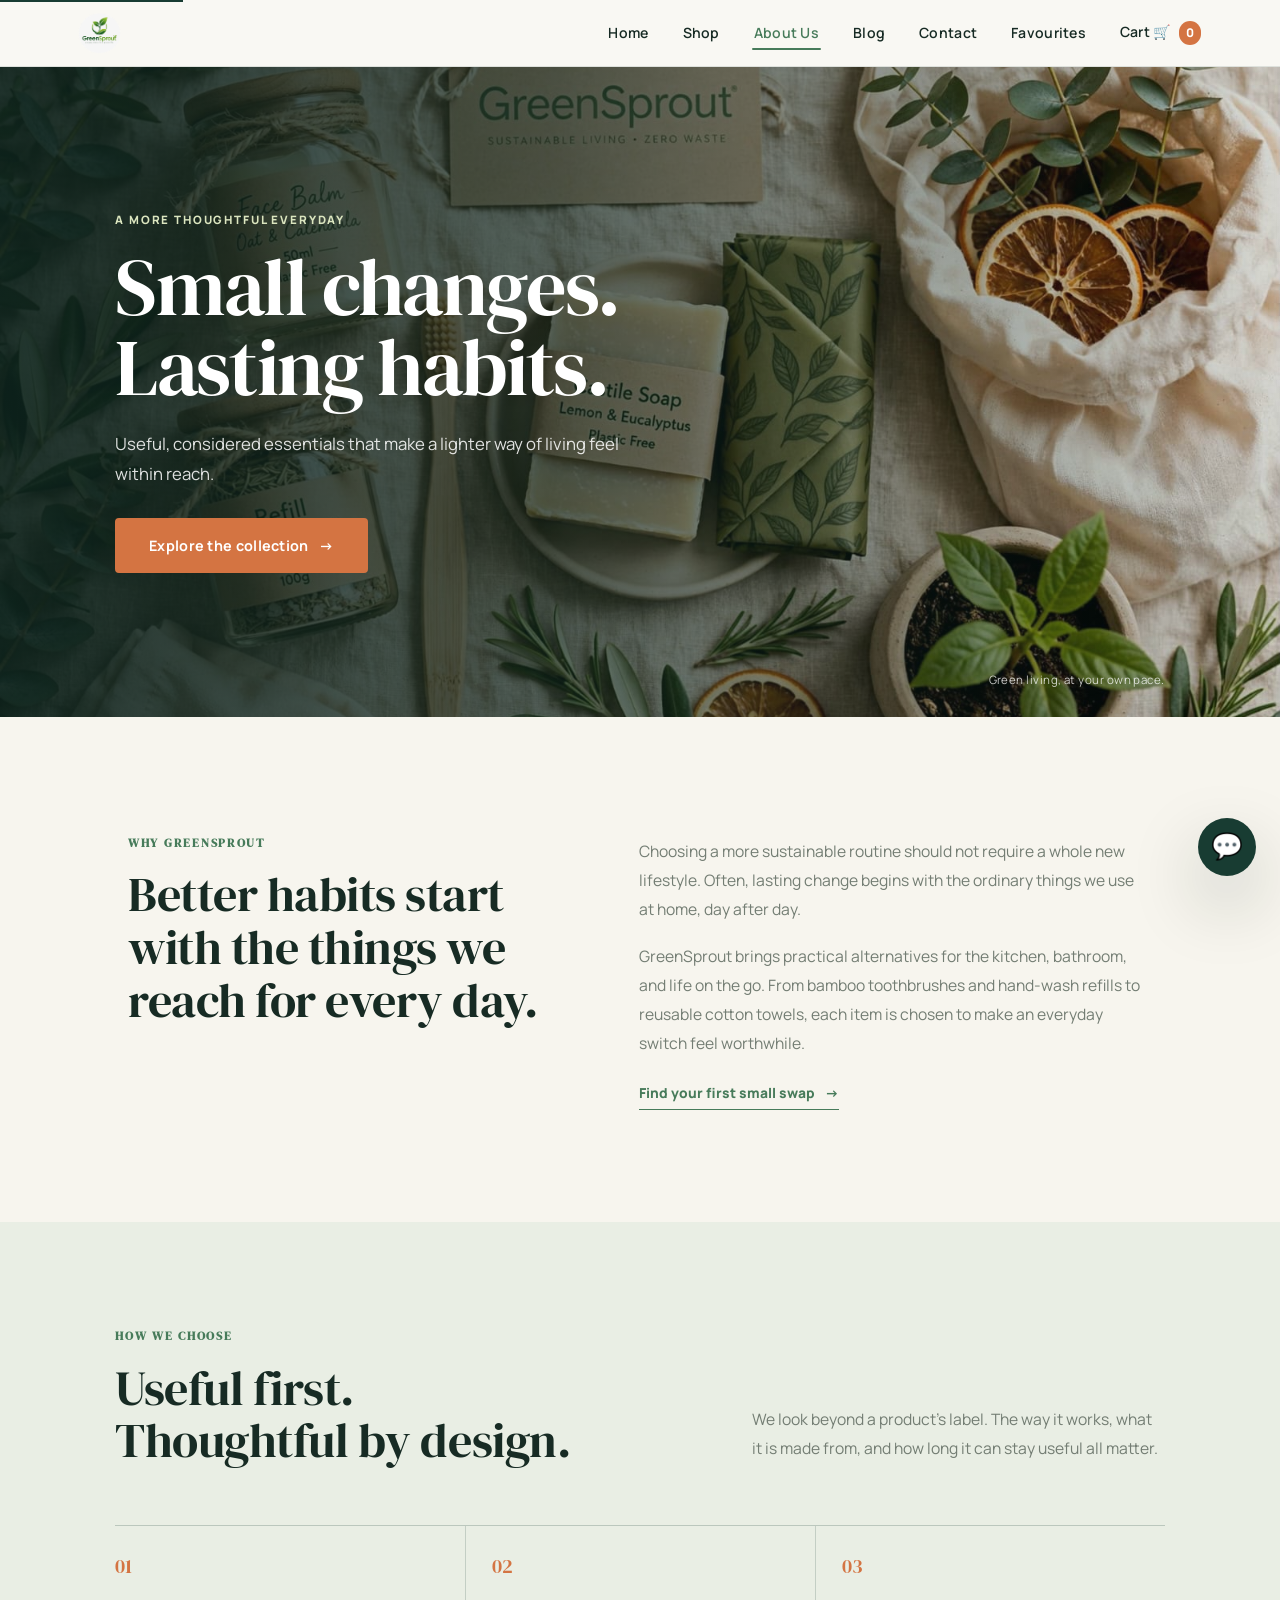
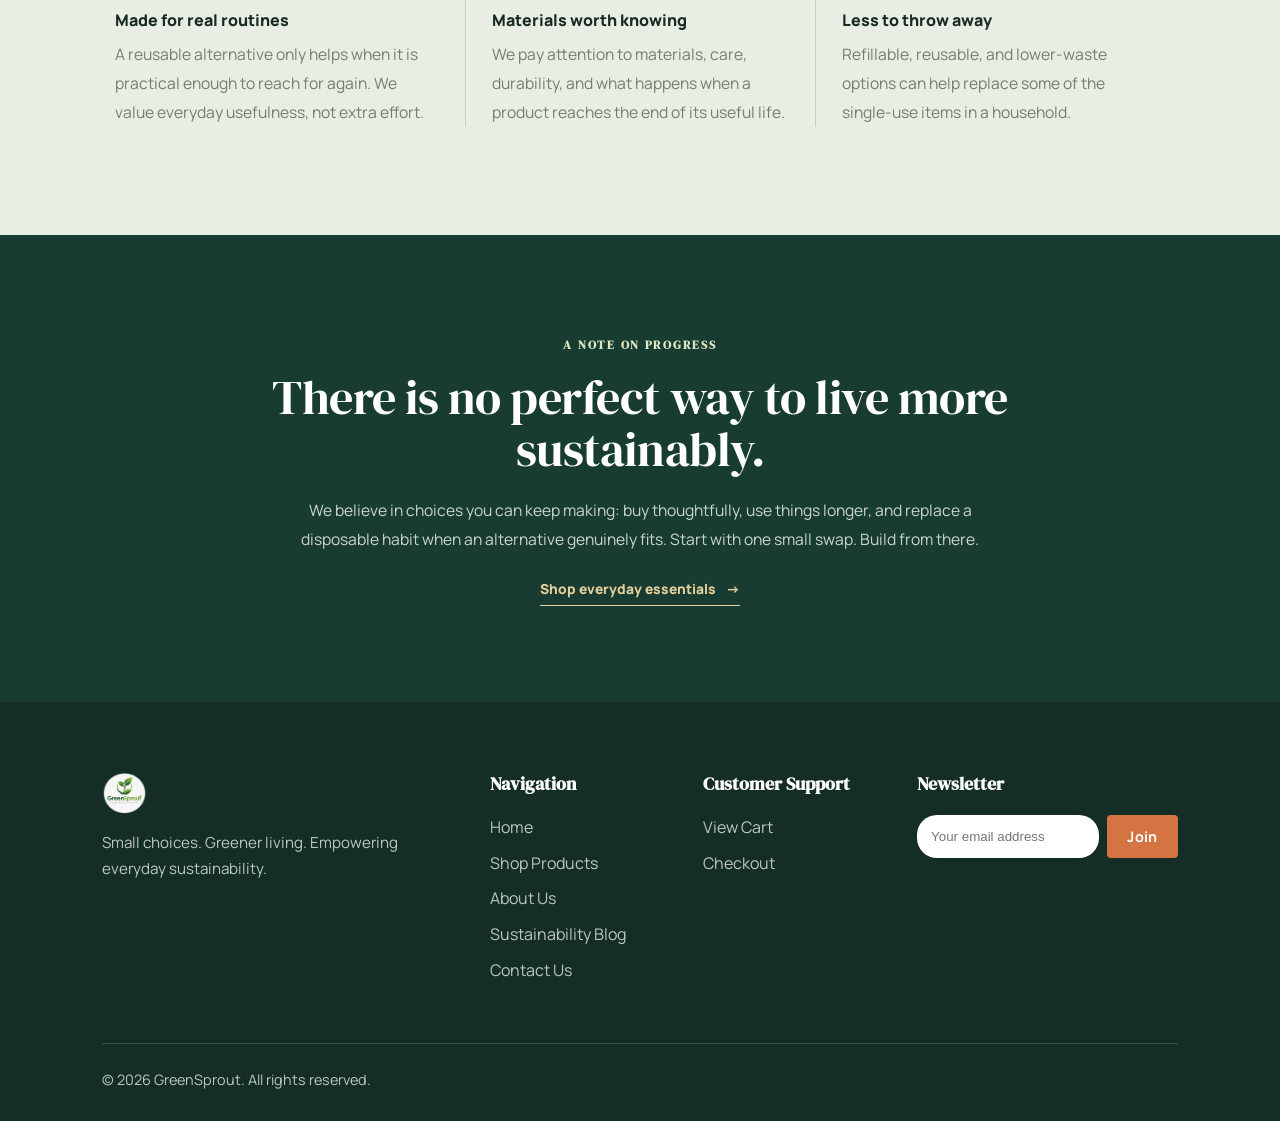
==== commit 1c9b9e17: "Image replacements" ====
--- a/About.html
+++ b/About.html
@@ -37,7 +37,7 @@
 
     <main id="main-content">
         <section class="about-hero" aria-labelledby="about-title">
-            <img class="about-hero-image" src="images/about.jpg" alt="Everyday sustainable home and personal care essentials">
+            <img class="about-hero-image" src="images/mainbgimage.jpeg" alt="Everyday sustainable home and personal care essentials">
             <div class="about-hero-content">
                 <span class="about-eyebrow">A MORE THOUGHTFUL EVERYDAY</span>
                 <h1 id="about-title">Small changes.<br>Lasting habits.</h1>
--- a/css/style.css
+++ b/css/style.css
@@ -1448,6 +1448,21 @@
 .chat-message a { display: inline-block; margin-top: 5px; color: var(--primary-accent); font-weight: 700; }
 .chat-message-user a { color: var(--white); }
 
+.chat-product-list {
+  display: grid;
+  gap: 6px;
+  margin-top: 8px;
+}
+
+.chat-product-item {
+  margin-top: 0 !important;
+  padding: 7px 9px;
+  border: 1px solid rgba(27, 67, 50, 0.16);
+  border-radius: var(--radius-sm);
+  background: var(--white);
+  font-size: 0.82rem;
+}
+
 .chat-prompts { display: flex; flex-wrap: wrap; gap: 8px; }
 .chat-prompts button {
   padding: 7px 10px;
